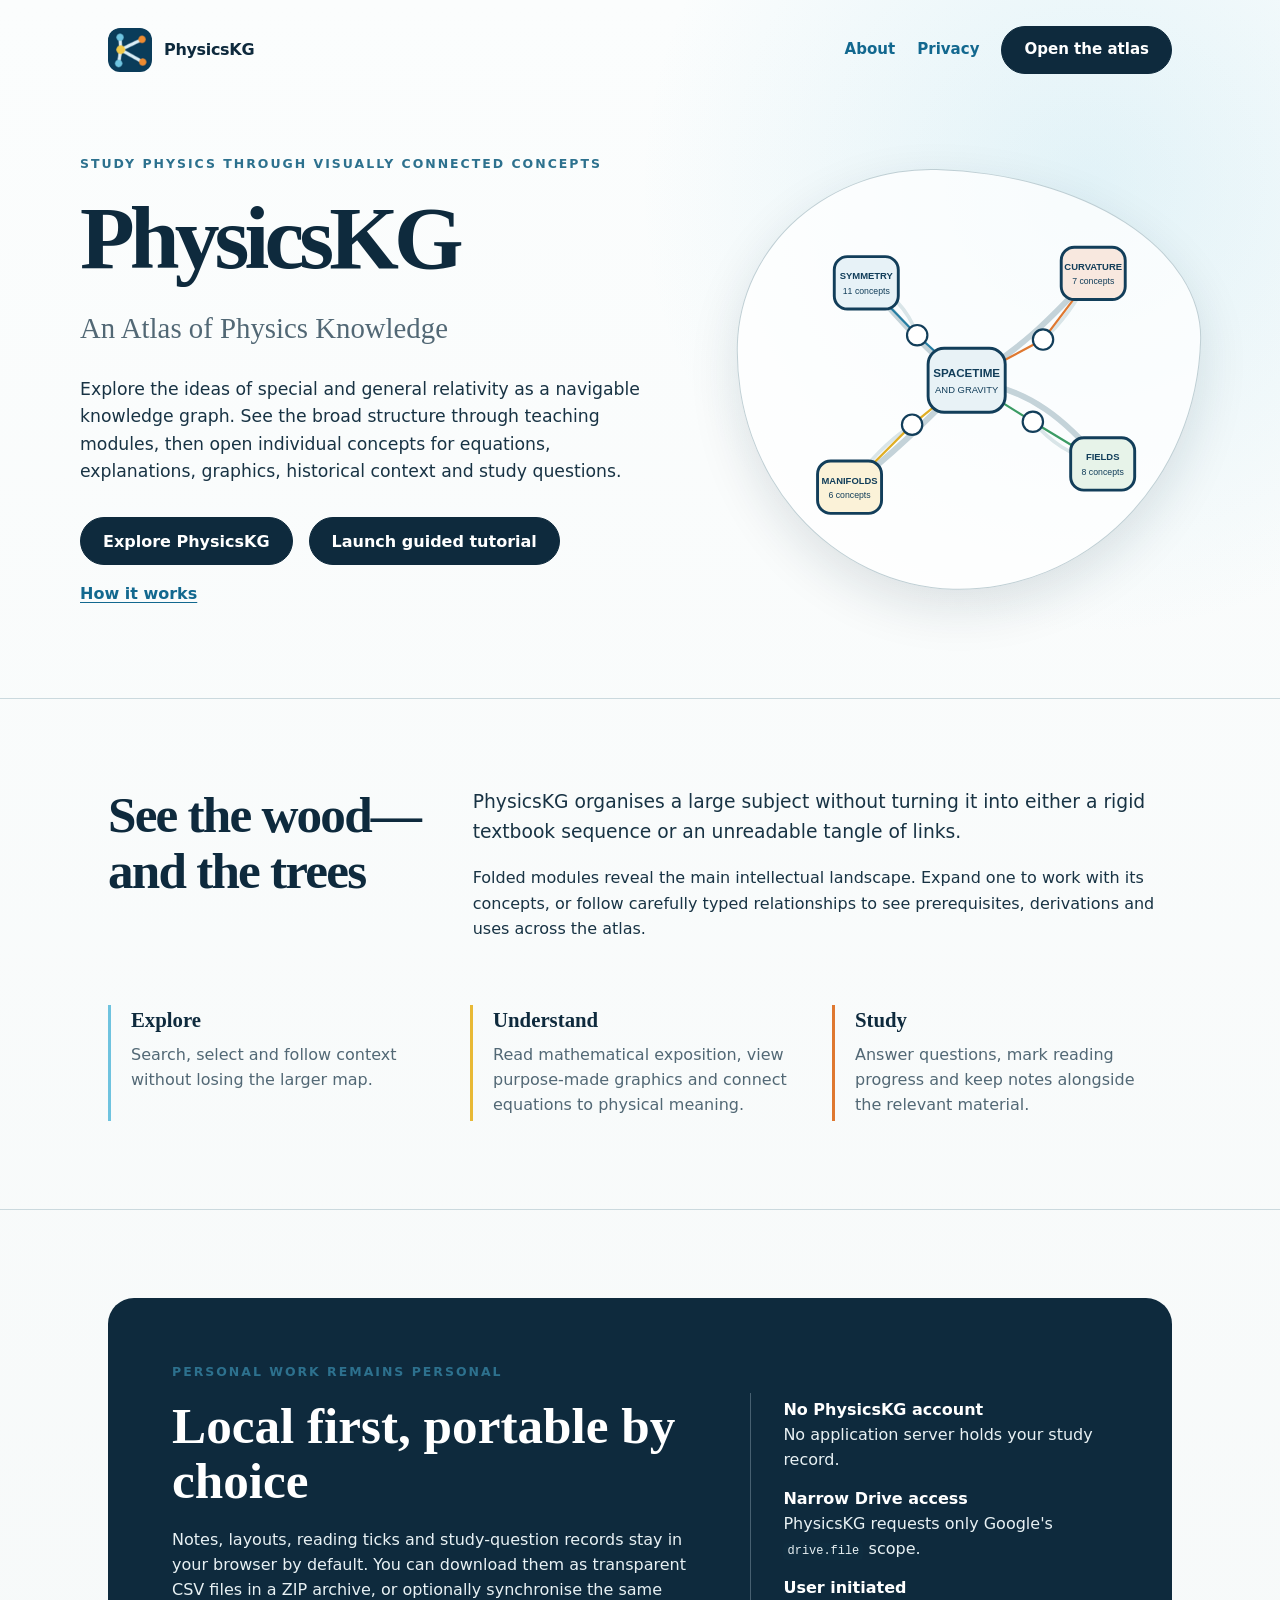
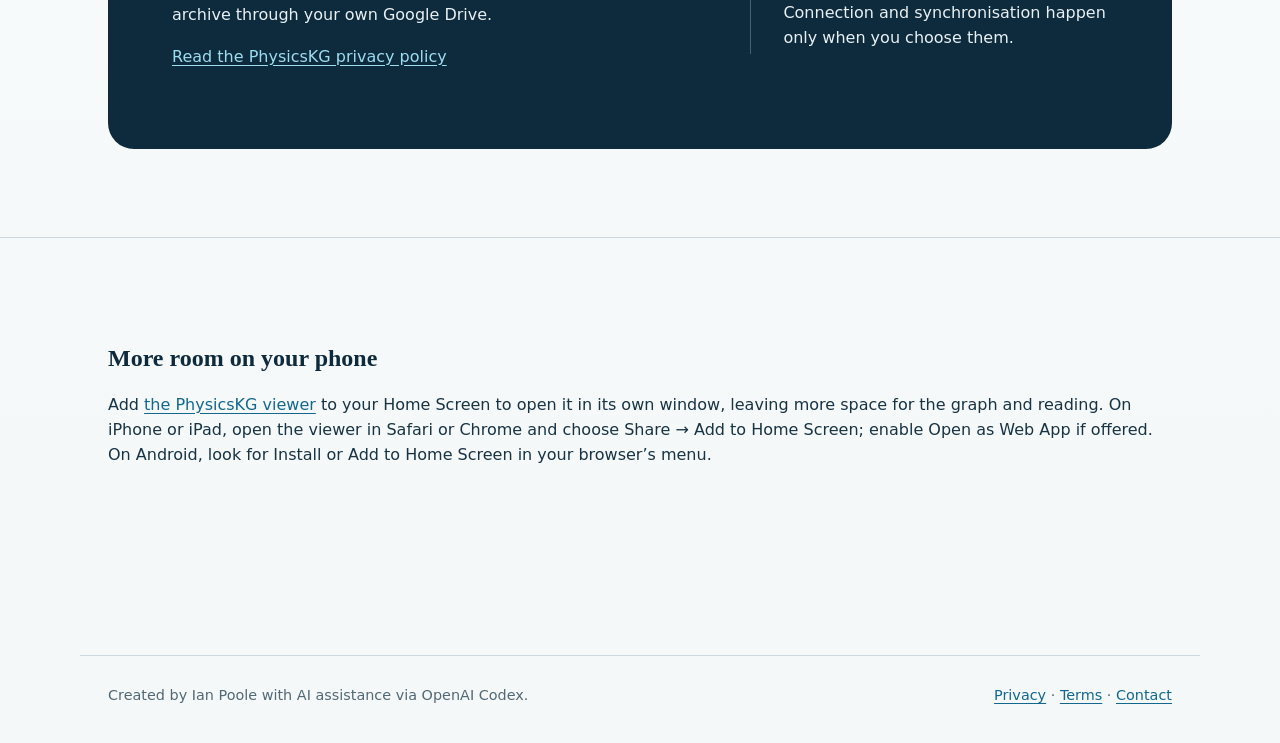
==== website/index.html @ 78631daa "Package exact local site builds with isolated release and preview channels" ====
<!doctype html>
<html lang="en-GB">
<head>
  <meta charset="utf-8">
  <meta name="viewport" content="width=device-width, initial-scale=1">
  <meta name="description" content="PhysicsKG is an interactive atlas for exploring and studying the connected ideas of physics.">
  <title>PhysicsKG — An Atlas of Physics Knowledge</title>
  <link rel="canonical" href="https://physicskg.org/">
  <link rel="icon" type="image/png" sizes="32x32" href="favicon-32.png?v=1">
  <link rel="icon" type="image/svg+xml" sizes="any" href="favicon.svg?v=1">
  <link rel="apple-touch-icon" sizes="180x180" href="apple-touch-icon.png?v=1">
  <link rel="stylesheet" href="site.css">
</head>
<body>
  <header class="site-header site-shell">
    <a class="brand" href="index.html" aria-label="PhysicsKG home">
      <img src="physicskg-logo-120.png" alt="">
      <span>PhysicsKG</span>
    </a>
    <nav class="site-nav" aria-label="Primary navigation">
      <a href="#about">About</a>
      <a href="privacy.html">Privacy</a>
      <a class="button" href="output/PhysicsKG.html">Open the atlas</a>
    </nav>
  </header>

  <main>
    <section class="hero site-shell" aria-labelledby="hero-title">
      <div>
        <p class="eyebrow">Study physics through visually connected concepts</p>
        <h1 id="hero-title">PhysicsKG</h1>
        <p class="hero-tagline">An Atlas of Physics Knowledge</p>
        <p class="hero-copy">
          Explore the ideas of special and general relativity as a navigable
          knowledge graph. See the broad structure through teaching modules,
          then open individual concepts for equations, explanations, graphics,
          historical context and study questions.
        </p>
        <div class="hero-actions">
          <a class="button" href="output/PhysicsKG.html">Explore PhysicsKG</a>
          <a class="button" href="output/PhysicsKG.html?tutorial=using-physicskg">Launch guided tutorial</a>
          <a class="text-link" href="#about">How it works</a>
        </div>
      </div>

      <figure class="atlas-figure" aria-label="A stylised network of connected physics concepts">
        <svg viewBox="0 0 520 460" role="img" aria-labelledby="atlas-title atlas-description">
          <title id="atlas-title">PhysicsKG knowledge map</title>
          <desc id="atlas-description">Connected modules and concepts arranged as a branching knowledge graph.</desc>
          <g fill="none" stroke-linecap="round">
            <path d="M258 230 C205 195 169 148 120 96 M258 230 C337 187 383 134 432 83 M258 230 C345 240 397 287 445 345 M258 230 C207 281 159 330 97 377" stroke="#c4d3d9" stroke-width="8"/>
            <path d="M120 96 C158 109 178 135 190 168 M432 83 C407 124 388 153 363 174 M445 345 C400 334 372 313 349 287 M97 377 C126 337 153 311 183 291" stroke="#d9e5e8" stroke-width="5"/>
            <path d="M258 230 L190 168 L120 96" stroke="#247da2" stroke-width="3"/>
            <path d="M258 230 L363 174 L432 83" stroke="#df7830" stroke-width="3"/>
            <path d="M258 230 L349 287 L445 345" stroke="#3b9b64" stroke-width="3"/>
            <path d="M258 230 L183 291 L97 377" stroke="#e0ae25" stroke-width="3"/>
          </g>
          <g stroke="#123e5a" stroke-width="4">
            <rect x="205" y="186" width="106" height="88" rx="22" fill="#e8f2f6"/>
            <rect x="76" y="60" width="88" height="72" rx="18" fill="#e7f2f7"/>
            <rect x="388" y="47" width="88" height="72" rx="18" fill="#f8e8df"/>
            <rect x="401" y="309" width="88" height="72" rx="18" fill="#e7f3e9"/>
            <rect x="53" y="341" width="88" height="72" rx="18" fill="#fbf2d8"/>
          </g>
          <g fill="#123e5a" font-family="Arial, sans-serif" text-anchor="middle">
            <text x="258" y="225" font-size="16" font-weight="700">SPACETIME</text>
            <text x="258" y="247" font-size="13">AND GRAVITY</text>
            <text x="120" y="91" font-size="13" font-weight="700">SYMMETRY</text>
            <text x="120" y="111" font-size="12">11 concepts</text>
            <text x="432" y="78" font-size="13" font-weight="700">CURVATURE</text>
            <text x="432" y="98" font-size="12">7 concepts</text>
            <text x="445" y="340" font-size="13" font-weight="700">FIELDS</text>
            <text x="445" y="360" font-size="12">8 concepts</text>
            <text x="97" y="372" font-size="13" font-weight="700">MANIFOLDS</text>
            <text x="97" y="392" font-size="12">6 concepts</text>
          </g>
          <g fill="#ffffff" stroke="#123e5a" stroke-width="3">
            <circle cx="190" cy="168" r="14"/>
            <circle cx="363" cy="174" r="14"/>
            <circle cx="349" cy="287" r="14"/>
            <circle cx="183" cy="291" r="14"/>
          </g>
        </svg>
      </figure>
    </section>

    <section id="about" class="content-band">
      <div class="site-shell">
        <div class="section-intro">
          <h2>See the wood—and the trees</h2>
          <div>
            <p>
              PhysicsKG organises a large subject without turning it into either
              a rigid textbook sequence or an unreadable tangle of links.
            </p>
            <p>
              Folded modules reveal the main intellectual landscape. Expand one
              to work with its concepts, or follow carefully typed relationships
              to see prerequisites, derivations and uses across the atlas.
            </p>
          </div>
        </div>
        <div class="feature-list">
          <article class="feature">
            <h3>Explore</h3>
            <p>Search, select and follow context without losing the larger map.</p>
          </article>
          <article class="feature">
            <h3>Understand</h3>
            <p>Read mathematical exposition, view purpose-made graphics and connect equations to physical meaning.</p>
          </article>
          <article class="feature">
            <h3>Study</h3>
            <p>Answer questions, mark reading progress and keep notes alongside the relevant material.</p>
          </article>
        </div>
      </div>
    </section>

    <section class="content-band">
      <div class="site-shell">
        <div class="data-panel">
          <div>
            <p class="eyebrow">Personal work remains personal</p>
            <h2>Local first, portable by choice</h2>
            <p>
              Notes, layouts, reading ticks and study-question records stay in
              your browser by default. You can download them as transparent CSV
              files in a ZIP archive, or optionally synchronise the same archive
              through your own Google Drive.
            </p>
            <p><a href="privacy.html">Read the PhysicsKG privacy policy</a></p>
          </div>
          <ul class="data-facts">
            <li><strong>No PhysicsKG account</strong><br>No application server holds your study record.</li>
            <li><strong>Narrow Drive access</strong><br>PhysicsKG requests only Google's <code>drive.file</code> scope.</li>
            <li><strong>User initiated</strong><br>Connection and synchronisation happen only when you choose them.</li>
          </ul>
        </div>
      </div>
    </section>
    <section class="content-band" aria-labelledby="home-screen-tip">
      <div class="site-shell">
        <h2 id="home-screen-tip">More room on your phone</h2>
        <p>
          Add <a href="output/PhysicsKG.html">the PhysicsKG viewer</a> to your Home Screen
          to open it in its own window, leaving more space for the graph and reading.
          On iPhone or iPad, open the viewer in Safari or Chrome and choose Share → Add to Home Screen;
          enable Open as Web App if offered. On Android, look for Install or Add to Home Screen
          in your browser’s menu.
        </p>
      </div>
    </section>
  </main>

  <footer class="site-footer site-shell">
    <span>Created by Ian Poole with AI assistance via OpenAI Codex.</span>
    <span><a href="privacy.html">Privacy</a> · <a href="terms.html">Terms</a> · <a href="https://www.linkedin.com/in/ipoole/">Contact</a></span>
  </footer>
</body>
</html>
---- website/site.css ----
:root {
  --ink: #183344;
  --ink-deep: #0e2a3d;
  --muted: #526875;
  --paper: #f5f8f8;
  --surface: #ffffff;
  --line: #cbd9de;
  --blue: #247da2;
  --cyan: #6fc3df;
  --gold: #e8b936;
  --orange: #df7830;
  --shadow: 0 18px 50px rgba(14, 42, 61, 0.12);
}

* {
  box-sizing: border-box;
}

html {
  color-scheme: light;
  scroll-behavior: smooth;
}

body {
  background:
    radial-gradient(circle at 85% 8%, rgba(111, 195, 223, 0.18), transparent 28rem),
    linear-gradient(180deg, #fbfdfd 0%, var(--paper) 100%);
  color: var(--ink);
  font-family: Inter, ui-sans-serif, system-ui, -apple-system, BlinkMacSystemFont, "Segoe UI", sans-serif;
  line-height: 1.58;
  margin: 0;
  min-height: 100vh;
}

a {
  color: #12688f;
  text-underline-offset: 0.2em;
}

a:hover,
a:focus-visible {
  color: #084866;
}

.site-shell {
  margin: 0 auto;
  max-width: 1120px;
  padding: 0 28px;
}

.site-header {
  align-items: center;
  display: flex;
  justify-content: space-between;
  padding-bottom: 26px;
  padding-top: 26px;
}

.brand {
  align-items: center;
  color: var(--ink-deep);
  display: inline-flex;
  font-weight: 760;
  gap: 12px;
  letter-spacing: -0.02em;
  text-decoration: none;
}

.brand img {
  border-radius: 12px;
  height: 44px;
  width: 44px;
}

.site-nav {
  align-items: center;
  display: flex;
  gap: 22px;
}

.site-nav a {
  font-size: 0.94rem;
  font-weight: 650;
  text-decoration: none;
}

.hero {
  align-items: center;
  display: grid;
  gap: clamp(36px, 7vw, 92px);
  grid-template-columns: minmax(0, 1.1fr) minmax(300px, 0.9fr);
  min-height: 580px;
  padding: 54px 0 92px;
}

.eyebrow {
  color: #2d718e;
  font-size: 0.78rem;
  font-weight: 800;
  letter-spacing: 0.16em;
  margin: 0 0 16px;
  text-transform: uppercase;
}

h1,
h2,
h3 {
  color: var(--ink-deep);
  font-family: Georgia, "Times New Roman", serif;
  font-weight: 600;
  line-height: 1.08;
}

h1 {
  font-size: clamp(3rem, 7vw, 5.8rem);
  letter-spacing: -0.055em;
  margin: 0;
  max-width: 8ch;
}

.hero-tagline {
  color: var(--muted);
  font-family: Georgia, "Times New Roman", serif;
  font-size: clamp(1.35rem, 2.3vw, 1.8rem);
  margin: 20px 0 0;
}

.hero-copy {
  font-size: 1.08rem;
  margin: 24px 0 0;
  max-width: 590px;
}

.hero-actions {
  align-items: center;
  display: flex;
  flex-wrap: wrap;
  gap: 16px;
  margin-top: 32px;
}

.button {
  align-items: center;
  background: var(--ink-deep);
  border: 1px solid var(--ink-deep);
  border-radius: 999px;
  color: white;
  display: inline-flex;
  font-weight: 760;
  justify-content: center;
  min-height: 48px;
  padding: 10px 22px;
  text-decoration: none;
}

.button:hover,
.button:focus-visible {
  background: #174763;
  color: white;
}

.text-link {
  font-weight: 700;
}

.atlas-figure {
  background: rgba(255, 255, 255, 0.75);
  border: 1px solid rgba(158, 181, 190, 0.65);
  border-radius: 42% 58% 52% 48% / 43% 39% 61% 57%;
  box-shadow: var(--shadow);
  margin: 0;
  padding: 9%;
  transform: rotate(1.5deg);
}

.atlas-figure svg {
  display: block;
  height: auto;
  transform: rotate(-1.5deg);
  width: 100%;
}

.content-band {
  border-top: 1px solid var(--line);
  padding: 88px 0;
}

.section-intro {
  display: grid;
  gap: 28px;
  grid-template-columns: minmax(220px, 0.65fr) minmax(0, 1.35fr);
}

.section-intro h2,
.privacy-page h1 {
  font-size: clamp(2.2rem, 4vw, 3.5rem);
  letter-spacing: -0.035em;
  margin: 0;
}

.section-intro > div > p:first-child {
  font-size: 1.17rem;
  margin-top: 0;
}

.feature-list {
  display: grid;
  gap: 22px;
  grid-template-columns: repeat(3, minmax(0, 1fr));
  margin-top: 48px;
}

.feature {
  border-left: 3px solid var(--cyan);
  padding: 4px 10px 4px 20px;
}

.feature:nth-child(2) {
  border-color: var(--gold);
}

.feature:nth-child(3) {
  border-color: var(--orange);
}

.feature h3 {
  font-size: 1.3rem;
  margin: 0 0 10px;
}

.feature p {
  color: var(--muted);
  margin: 0;
}

.data-panel {
  align-items: center;
  background: var(--ink-deep);
  border-radius: 26px;
  color: #e8f1f4;
  display: grid;
  gap: 42px;
  grid-template-columns: minmax(0, 1.2fr) minmax(250px, 0.8fr);
  padding: clamp(28px, 6vw, 64px);
}

.data-panel h2 {
  color: white;
  font-size: clamp(2rem, 4vw, 3.2rem);
  margin: 0 0 18px;
}

.data-panel a {
  color: #9edcf0;
}

.data-facts {
  border-left: 1px solid rgba(217, 237, 247, 0.28);
  list-style: none;
  margin: 0;
  padding: 4px 0 4px 32px;
}

.data-facts li + li {
  margin-top: 13px;
}

.data-facts strong {
  color: white;
}

.site-footer {
  align-items: center;
  border-top: 1px solid var(--line);
  color: var(--muted);
  display: flex;
  font-size: 0.9rem;
  justify-content: space-between;
  margin-top: 84px;
  padding-bottom: 36px;
  padding-top: 28px;
}

.privacy-page {
  max-width: 850px;
  padding-bottom: 80px;
  padding-top: 52px;
}

.privacy-page .effective-date {
  color: var(--muted);
  margin: 14px 0 38px;
}

.privacy-summary {
  background: #eaf3f6;
  border-left: 4px solid var(--blue);
  border-radius: 0 14px 14px 0;
  font-size: 1.08rem;
  margin: 0 0 44px;
  padding: 20px 24px;
}

.privacy-page h2 {
  font-size: 1.75rem;
  margin: 46px 0 14px;
}

.privacy-page h3 {
  font-family: inherit;
  font-size: 1.03rem;
  font-weight: 800;
  line-height: 1.35;
  margin: 26px 0 6px;
}

.privacy-page li + li {
  margin-top: 8px;
}

code {
  background: rgba(18, 62, 90, 0.08);
  border-radius: 4px;
  font-size: 0.92em;
  padding: 0.12em 0.35em;
}

@media (max-width: 760px) {
  .site-shell {
    padding: 0 20px;
  }

  .site-header {
    align-items: flex-start;
  }

  .site-nav {
    gap: 14px;
  }

  .site-nav a:not(.button) {
    display: none;
  }

  .site-nav .button {
    min-height: 40px;
    padding: 7px 14px;
  }

  .hero {
    grid-template-columns: 1fr;
    padding: 36px 0 68px;
  }

  .atlas-figure {
    margin: 0 auto;
    max-width: 430px;
    order: -1;
  }

  h1 {
    font-size: clamp(3rem, 17vw, 4.5rem);
  }

  .section-intro,
  .feature-list,
  .data-panel {
    grid-template-columns: 1fr;
  }

  .content-band {
    padding: 64px 0;
  }

  .data-facts {
    border-left: 0;
    border-top: 1px solid rgba(217, 237, 247, 0.28);
    padding: 28px 0 0;
  }

  .site-footer {
    align-items: flex-start;
    flex-direction: column;
    gap: 10px;
  }
}
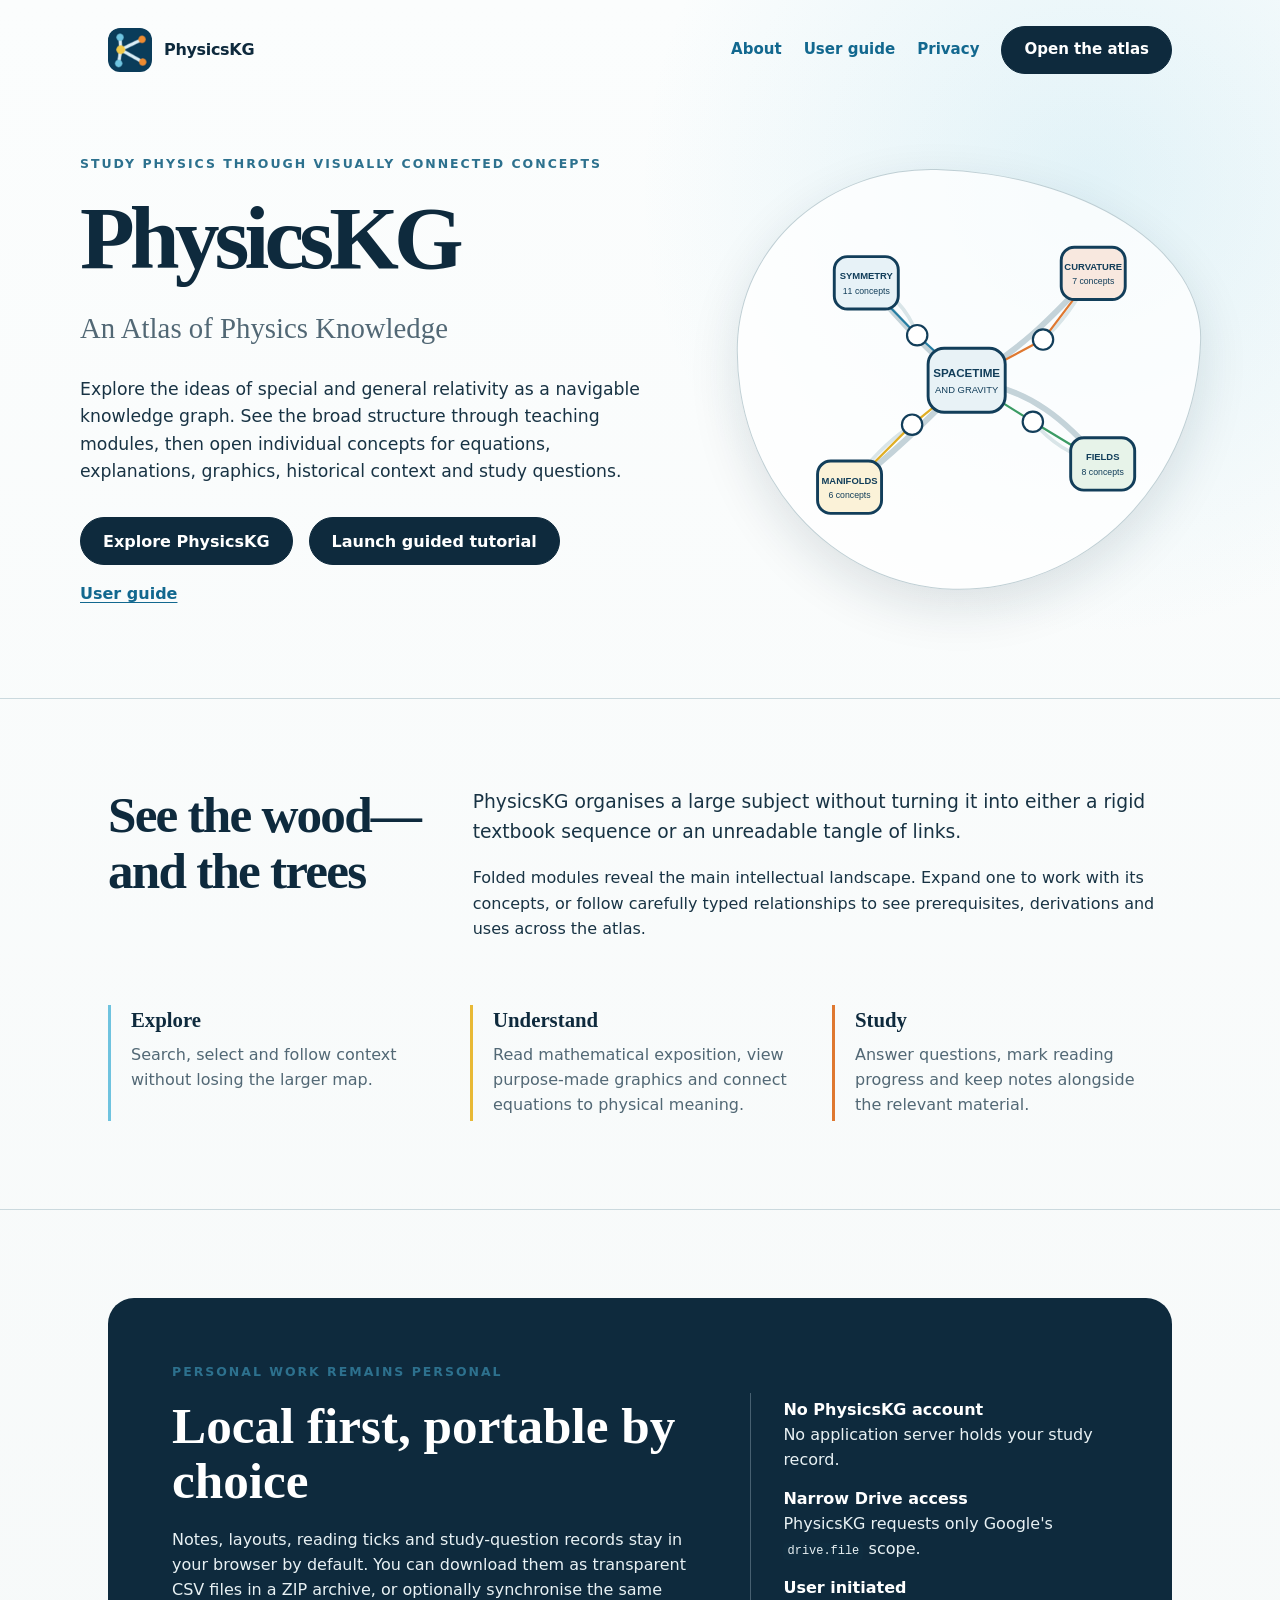
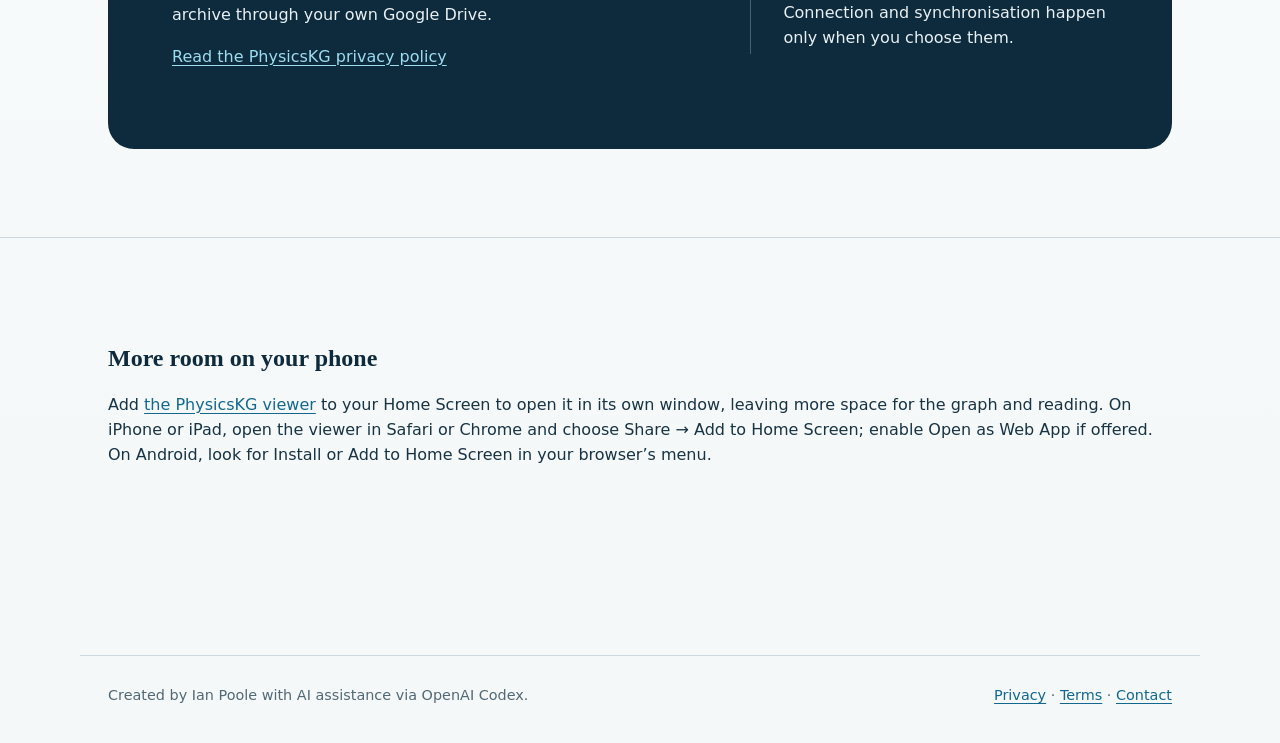
==== commit 6f2a8548: "Add illustrated website user guide and hosted guide previews Replace the Markdown draft with a maint" ====
--- a/website/index.html
+++ b/website/index.html
@@ -19,6 +19,7 @@
     </a>
     <nav class="site-nav" aria-label="Primary navigation">
       <a href="#about">About</a>
+      <a href="user-guide.html">User guide</a>
       <a href="privacy.html">Privacy</a>
       <a class="button" href="output/PhysicsKG.html">Open the atlas</a>
     </nav>
@@ -39,7 +40,7 @@
         <div class="hero-actions">
           <a class="button" href="output/PhysicsKG.html">Explore PhysicsKG</a>
           <a class="button" href="output/PhysicsKG.html?tutorial=using-physicskg">Launch guided tutorial</a>
-          <a class="text-link" href="#about">How it works</a>
+          <a class="text-link" href="user-guide.html">User guide</a>
         </div>
       </div>
 
--- a/website/site.css
+++ b/website/site.css
@@ -384,3 +384,64 @@
     gap: 10px;
   }
 }
+
+/* The guide is a reading page; screenshot links expose the full-size images. */
+.guide-page {
+  font-size: 1.08rem;
+  max-width: 1040px;
+  padding-bottom: 64px;
+  padding-top: 36px;
+}
+
+.guide-page h1 {
+  font-size: clamp(2.4rem, 6vw, 3.8rem);
+  margin-bottom: 32px;
+  max-width: none;
+}
+
+.guide-page h2 {
+  font-size: clamp(1.65rem, 3vw, 2.2rem);
+  line-height: 1.2;
+  margin: 52px 0 18px;
+  scroll-margin-top: 24px;
+}
+
+.guide-page li + li { margin-top: 8px; }
+
+.guide-contents {
+  background: var(--surface);
+  border: 1px solid var(--line);
+  border-radius: 14px;
+  margin: 32px 0;
+  padding: 20px 24px;
+}
+
+.guide-contents h2 { font-family: inherit; font-size: 1.1rem; font-weight: 700; line-height: 1.4; margin: 0 0 12px; }
+.guide-contents ol { columns: 2; margin: 0; padding-left: 24px; }
+.guide-contents li { break-inside: avoid; }
+
+.guide-page table { border-collapse: collapse; margin: 24px 0; width: 100%; }
+.guide-page th,
+.guide-page td { border-bottom: 1px solid var(--line); padding: 10px 12px; text-align: left; vertical-align: top; }
+.guide-page th { background: #eaf3f6; }
+.guide-page code { overflow-wrap: anywhere; }
+
+.guide-figure {
+  background: var(--surface);
+  border: 1px solid var(--line);
+  border-radius: 12px;
+  margin: 32px 0;
+  overflow: hidden;
+}
+
+.guide-figure > a { display: block; }
+.guide-figure img { display: block; height: auto; width: 100%; }
+.guide-figure figcaption { color: var(--muted); font-size: 0.94rem; padding: 16px 20px; }
+.guide-phone-figure { margin-left: auto; margin-right: auto; max-width: 430px; }
+
+@media (max-width: 600px) {
+  .guide-contents ol { columns: 1; }
+  .guide-page { font-size: 1rem; }
+  .guide-page th,
+  .guide-page td { padding: 8px; }
+}
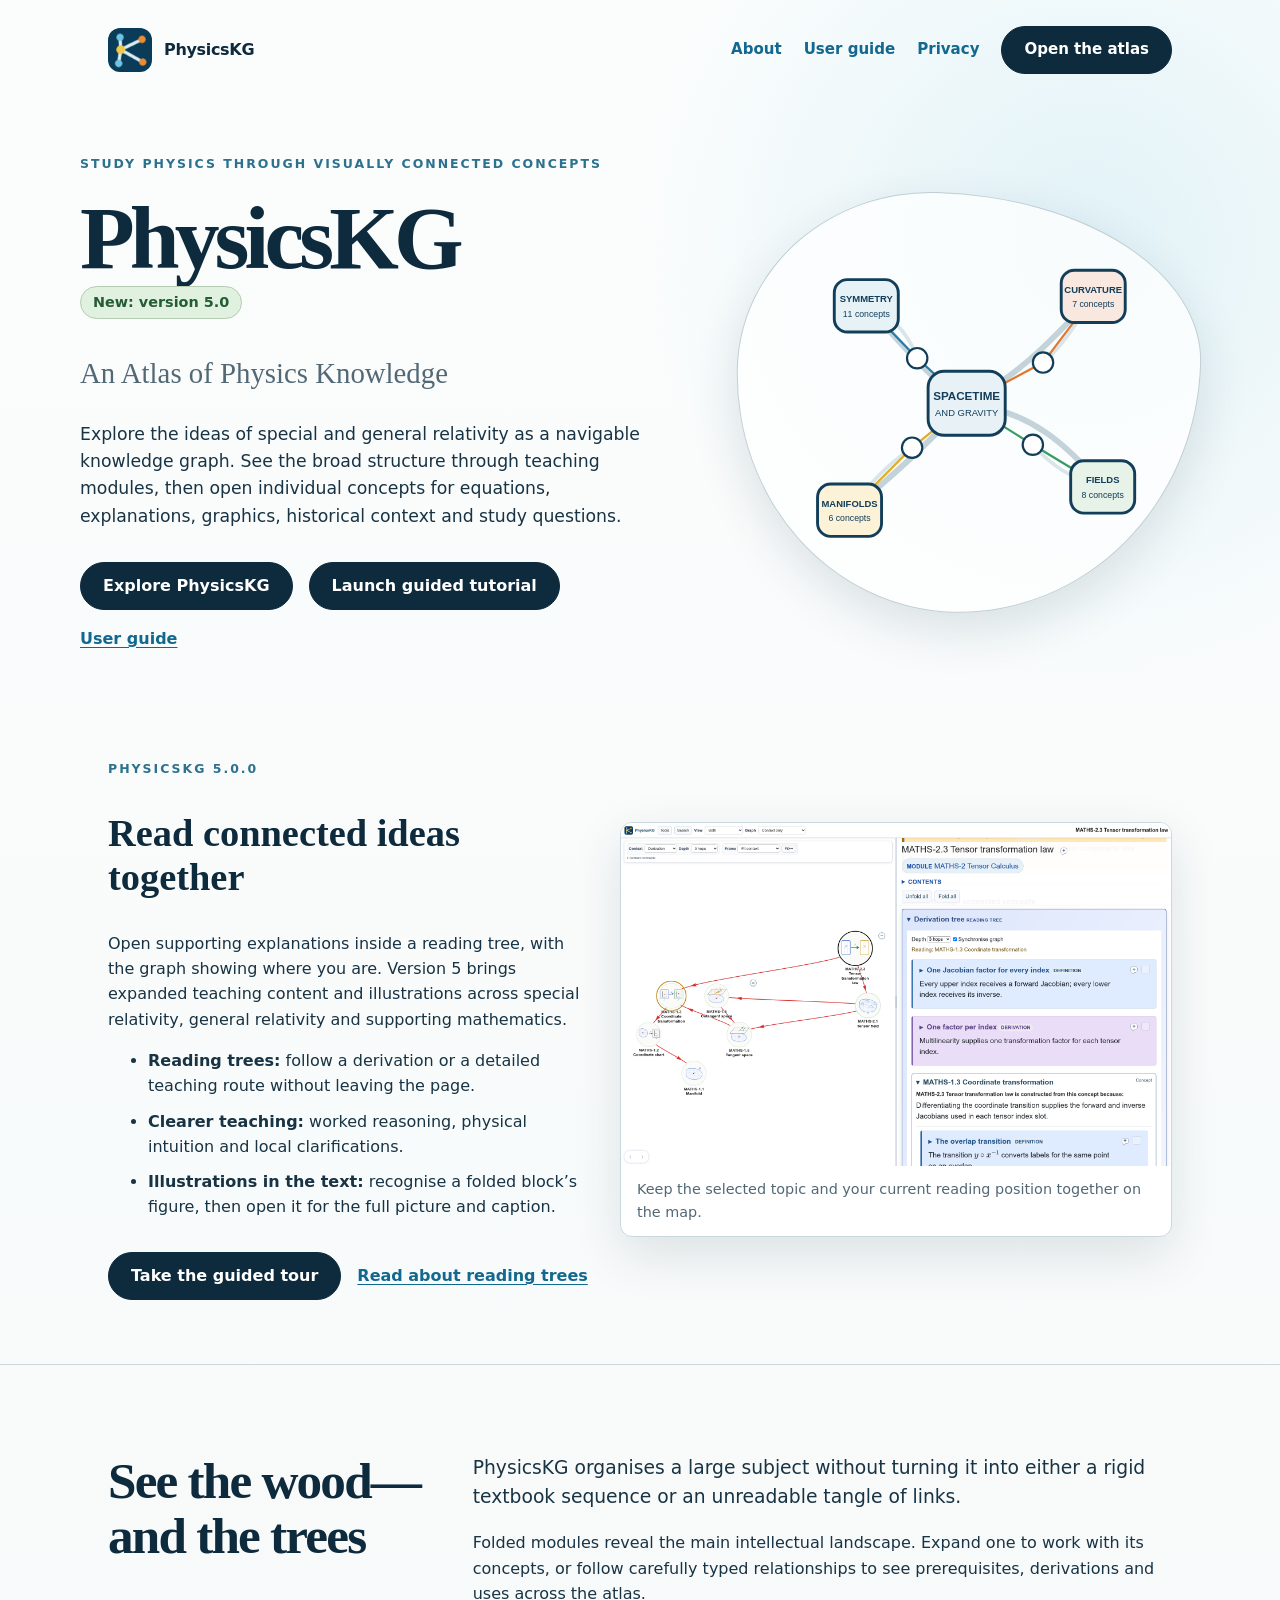
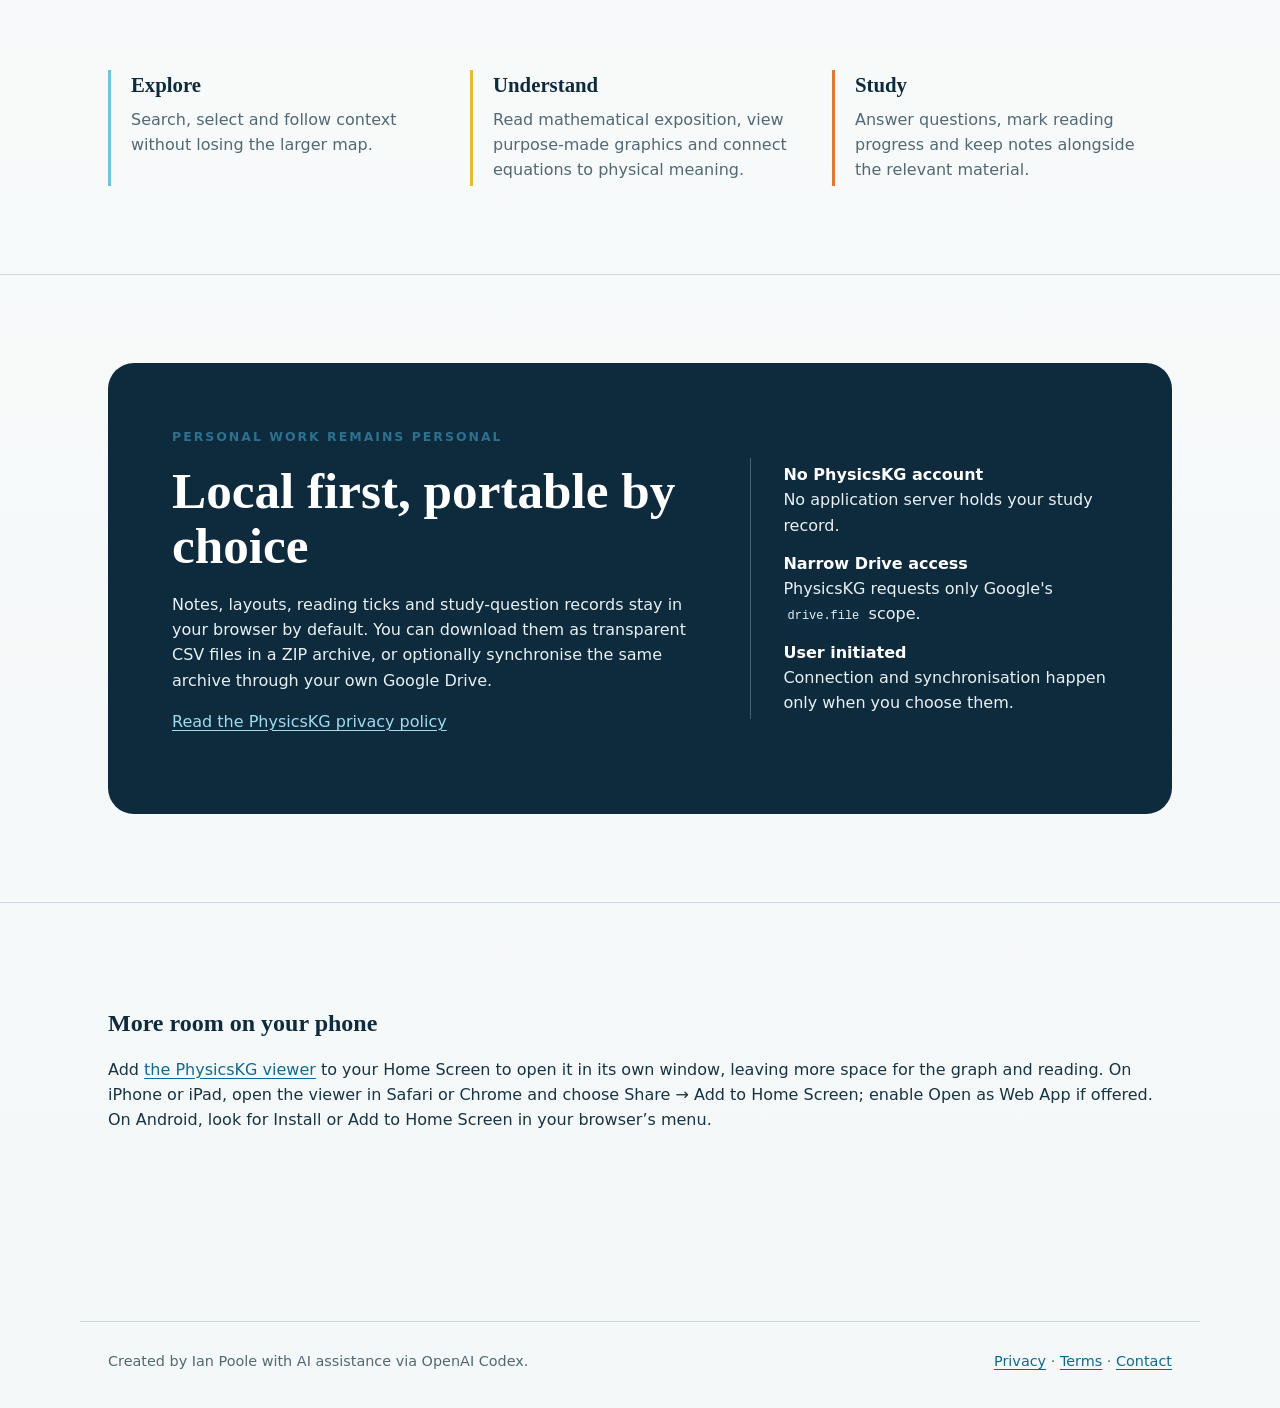
==== commit 420fa243: "Introduce PhysicsKG v5 on the homepage Add a visible version badge, reading-tree screenshot and a co" ====
--- a/website/index.html
+++ b/website/index.html
@@ -30,6 +30,7 @@
       <div>
         <p class="eyebrow">Study physics through visually connected concepts</p>
         <h1 id="hero-title">PhysicsKG</h1>
+        <a class="release-badge" href="#new-in-v5">New: version 5.0</a>
         <p class="hero-tagline">An Atlas of Physics Knowledge</p>
         <p class="hero-copy">
           Explore the ideas of special and general relativity as a navigable
@@ -82,6 +83,29 @@
             <circle cx="183" cy="291" r="14"/>
           </g>
         </svg>
+      </figure>
+    </section>
+
+    <section id="new-in-v5" class="release-highlight site-shell" aria-labelledby="release-title">
+      <div>
+        <p class="eyebrow">PhysicsKG 5.0.0</p>
+        <h2 id="release-title">Read connected ideas together</h2>
+        <p>Open supporting explanations inside a reading tree, with the graph showing where you are. Version 5 brings expanded teaching content and illustrations across special relativity, general relativity and supporting mathematics.</p>
+        <ul>
+          <li><strong>Reading trees:</strong> follow a derivation or a detailed teaching route without leaving the page.</li>
+          <li><strong>Clearer teaching:</strong> worked reasoning, physical intuition and local clarifications.</li>
+          <li><strong>Illustrations in the text:</strong> recognise a folded block’s figure, then open it for the full picture and caption.</li>
+        </ul>
+        <div class="hero-actions">
+          <a class="button" href="output/PhysicsKG.html?tutorial=using-physicskg">Take the guided tour</a>
+          <a class="text-link" href="user-guide.html#reading-trees">Read about reading trees</a>
+        </div>
+      </div>
+      <figure>
+        <a href="user-guide.html#reading-trees">
+          <img src="guide/reading-tree.png" width="1920" height="1200" loading="lazy" decoding="async" alt="A reading tree expands a supporting mathematics concept while the graph marks the reader’s position.">
+        </a>
+        <figcaption>Keep the selected topic and your current reading position together on the map.</figcaption>
       </figure>
     </section>
 
--- a/website/site.css
+++ b/website/site.css
@@ -445,3 +445,24 @@
   .guide-page th,
   .guide-page td { padding: 8px; }
 }
+
+/* The release introduction links to the same illustrated guide as the viewer. */
+.release-badge {
+  display: inline-block; margin: 0 0 12px; padding: 4px 12px;
+  border: 1px solid #b5cbb4; border-radius: 999px;
+  background: #e1f1df; color: #245d35; font-size: .9rem; font-weight: 700;
+  text-decoration: none;
+}
+.release-highlight {
+  display: grid; grid-template-columns: minmax(0, 1fr) minmax(0, 1.15fr);
+  align-items: center; gap: 32px; margin-top: 16px; margin-bottom: 64px;
+  scroll-margin-top: 20px;
+}
+.release-highlight h2 { color: var(--ink-deep); font-size: clamp(1.7rem, 3vw, 2.5rem); line-height: 1.15; }
+.release-highlight li + li { margin-top: 10px; }
+.release-highlight figure { margin: 0; border: 1px solid var(--line); border-radius: 12px; overflow: hidden; background: white; box-shadow: var(--shadow); }
+.release-highlight img { display: block; width: 100%; height: auto; }
+.release-highlight figcaption { padding: 12px 16px; color: var(--muted); font-size: .9rem; }
+@media (max-width: 760px) {
+  .release-highlight { grid-template-columns: minmax(0, 1fr); gap: 20px; }
+}
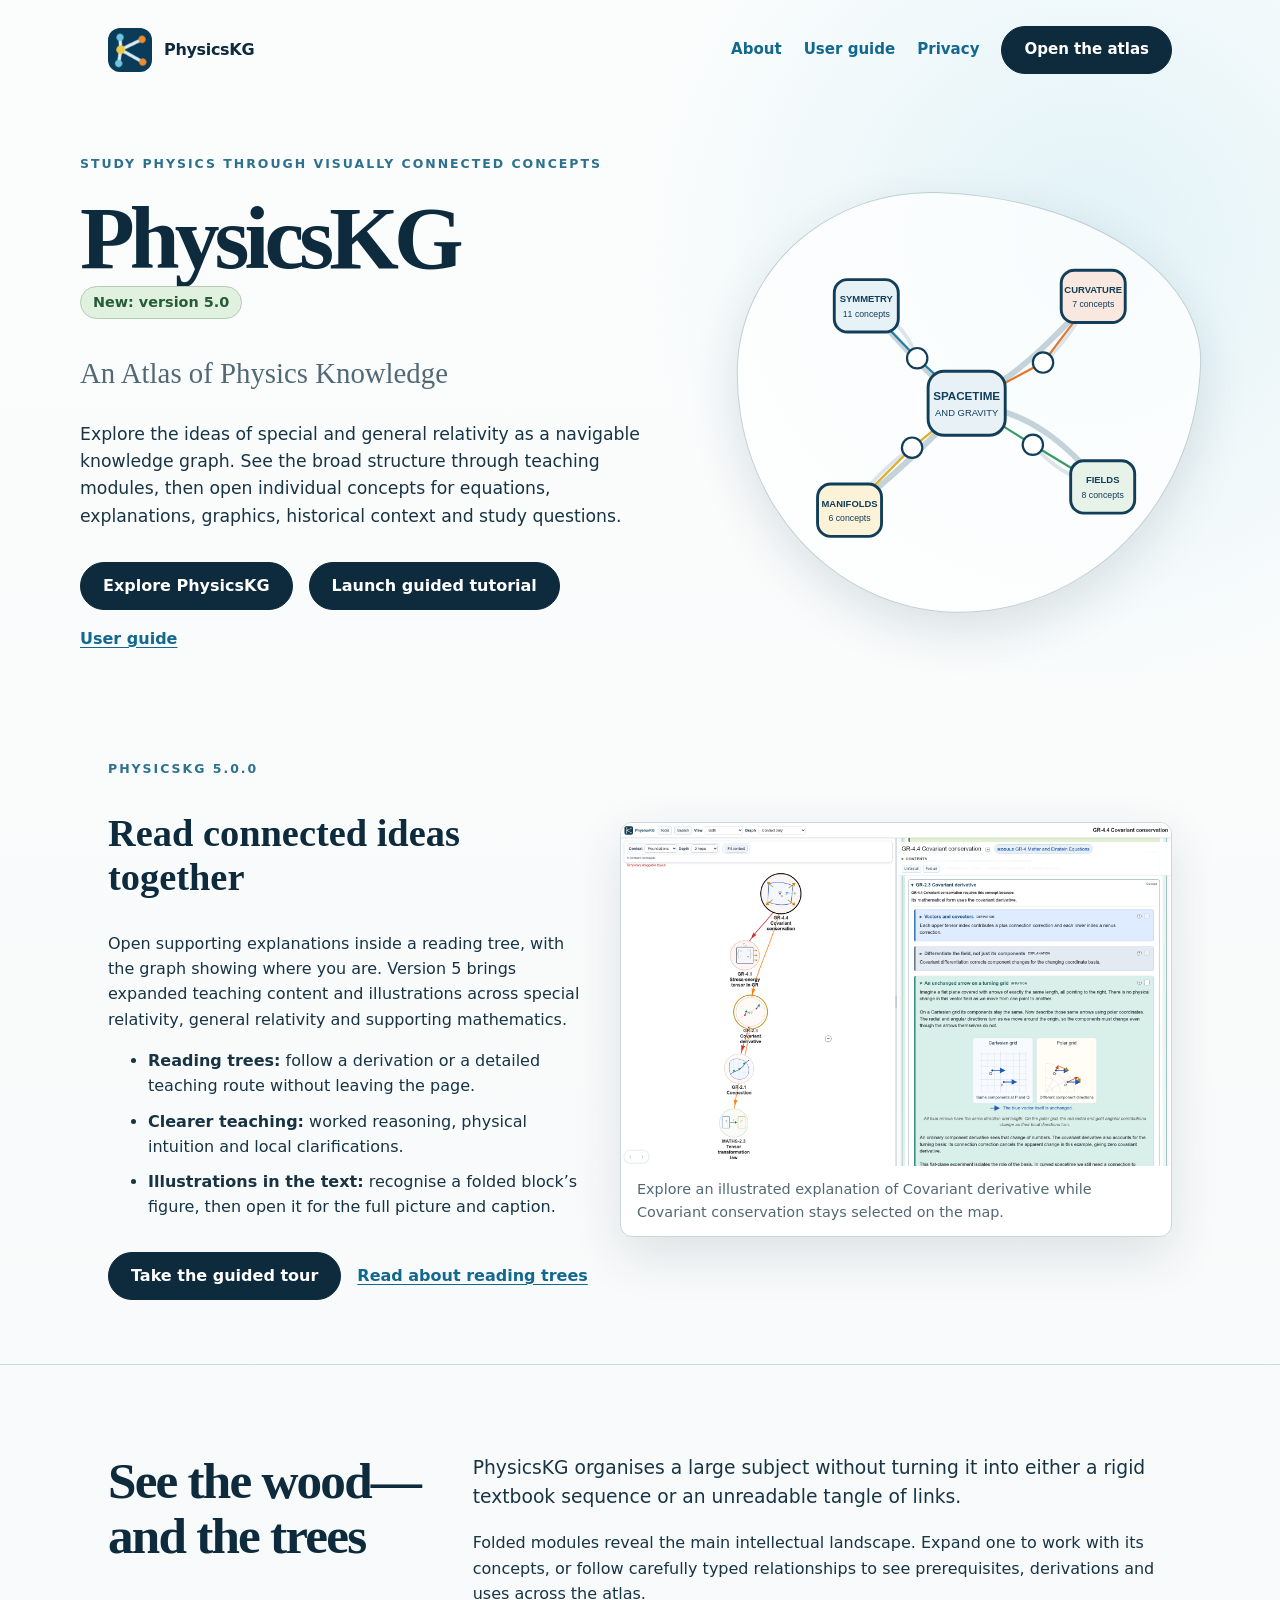
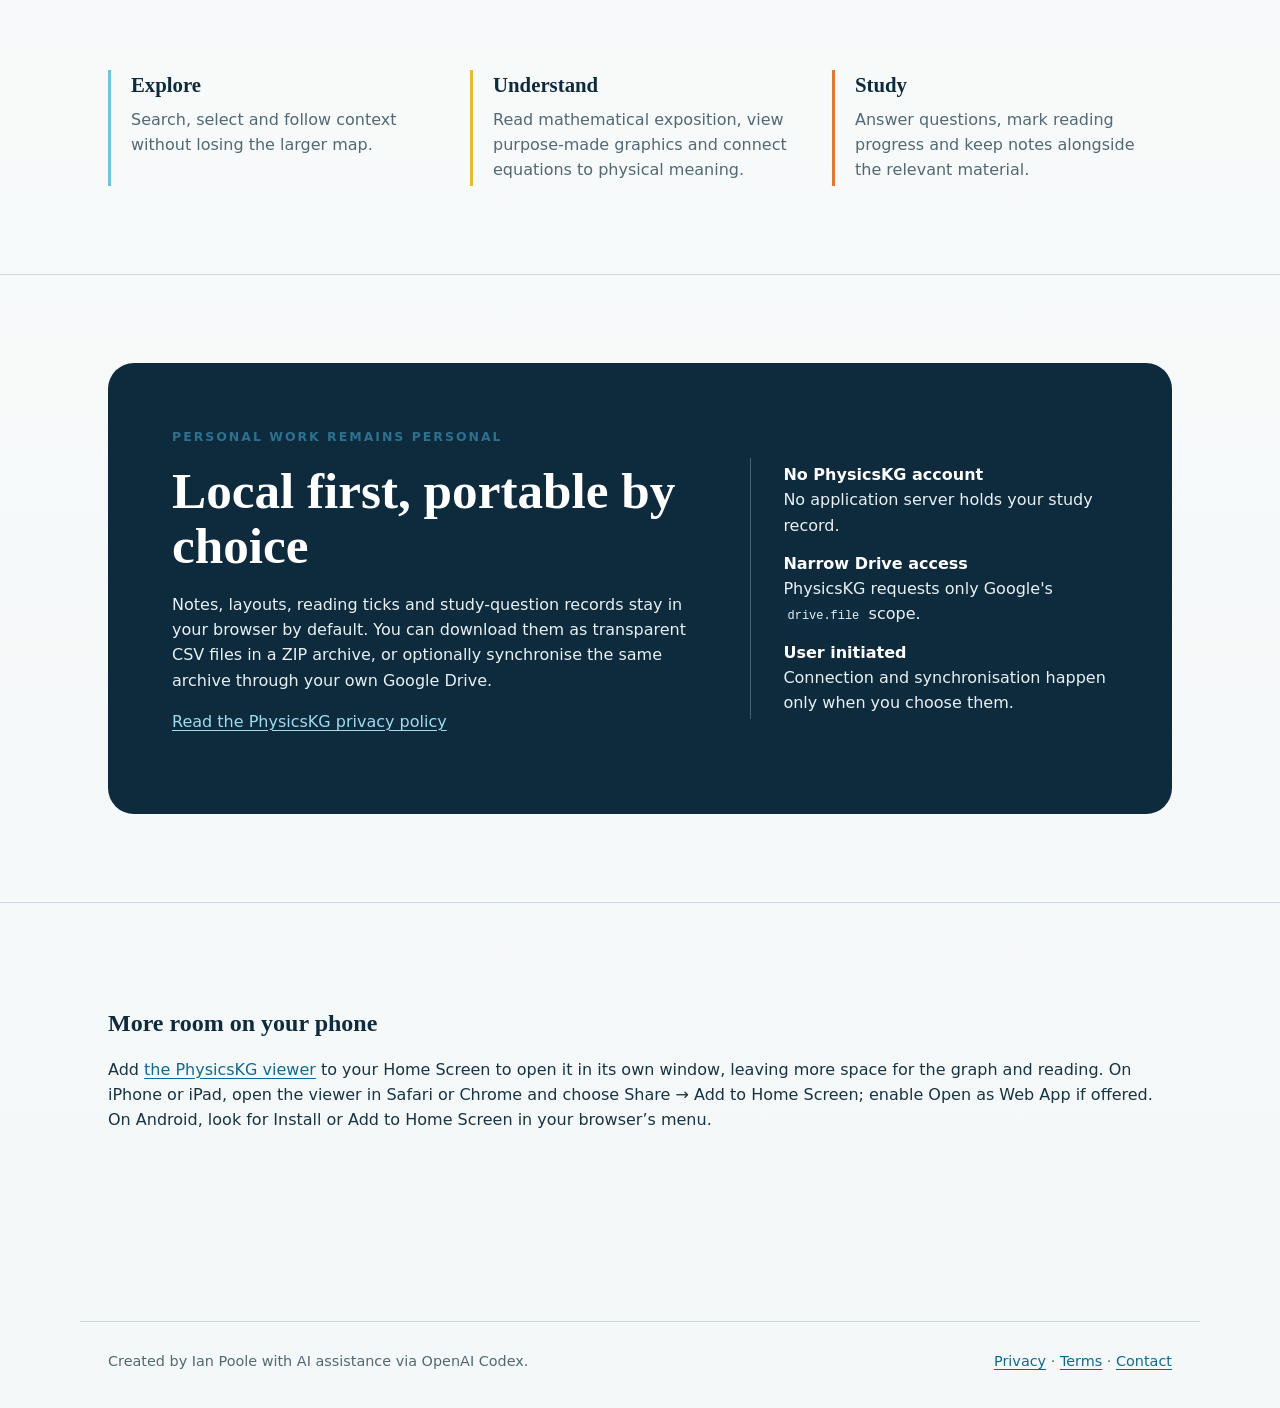
==== commit f08b6a06: "Release PhysicsKG v5.0.0: connected reading trees and richer teaching content Complete the v5 presen" ====
--- a/website/index.html
+++ b/website/index.html
@@ -103,9 +103,9 @@
       </div>
       <figure>
         <a href="user-guide.html#reading-trees">
-          <img src="guide/reading-tree.png" width="1920" height="1200" loading="lazy" decoding="async" alt="A reading tree expands a supporting mathematics concept while the graph marks the reader’s position.">
+          <img src="guide/reading-tree.png" width="1920" height="1200" loading="lazy" decoding="async" alt="Covariant conservation’s Teaching tree opens an illustrated Covariant derivative explanation, with the graph marking the reading position.">
         </a>
-        <figcaption>Keep the selected topic and your current reading position together on the map.</figcaption>
+        <figcaption>Explore an illustrated explanation of Covariant derivative while Covariant conservation stays selected on the map.</figcaption>
       </figure>
     </section>
 
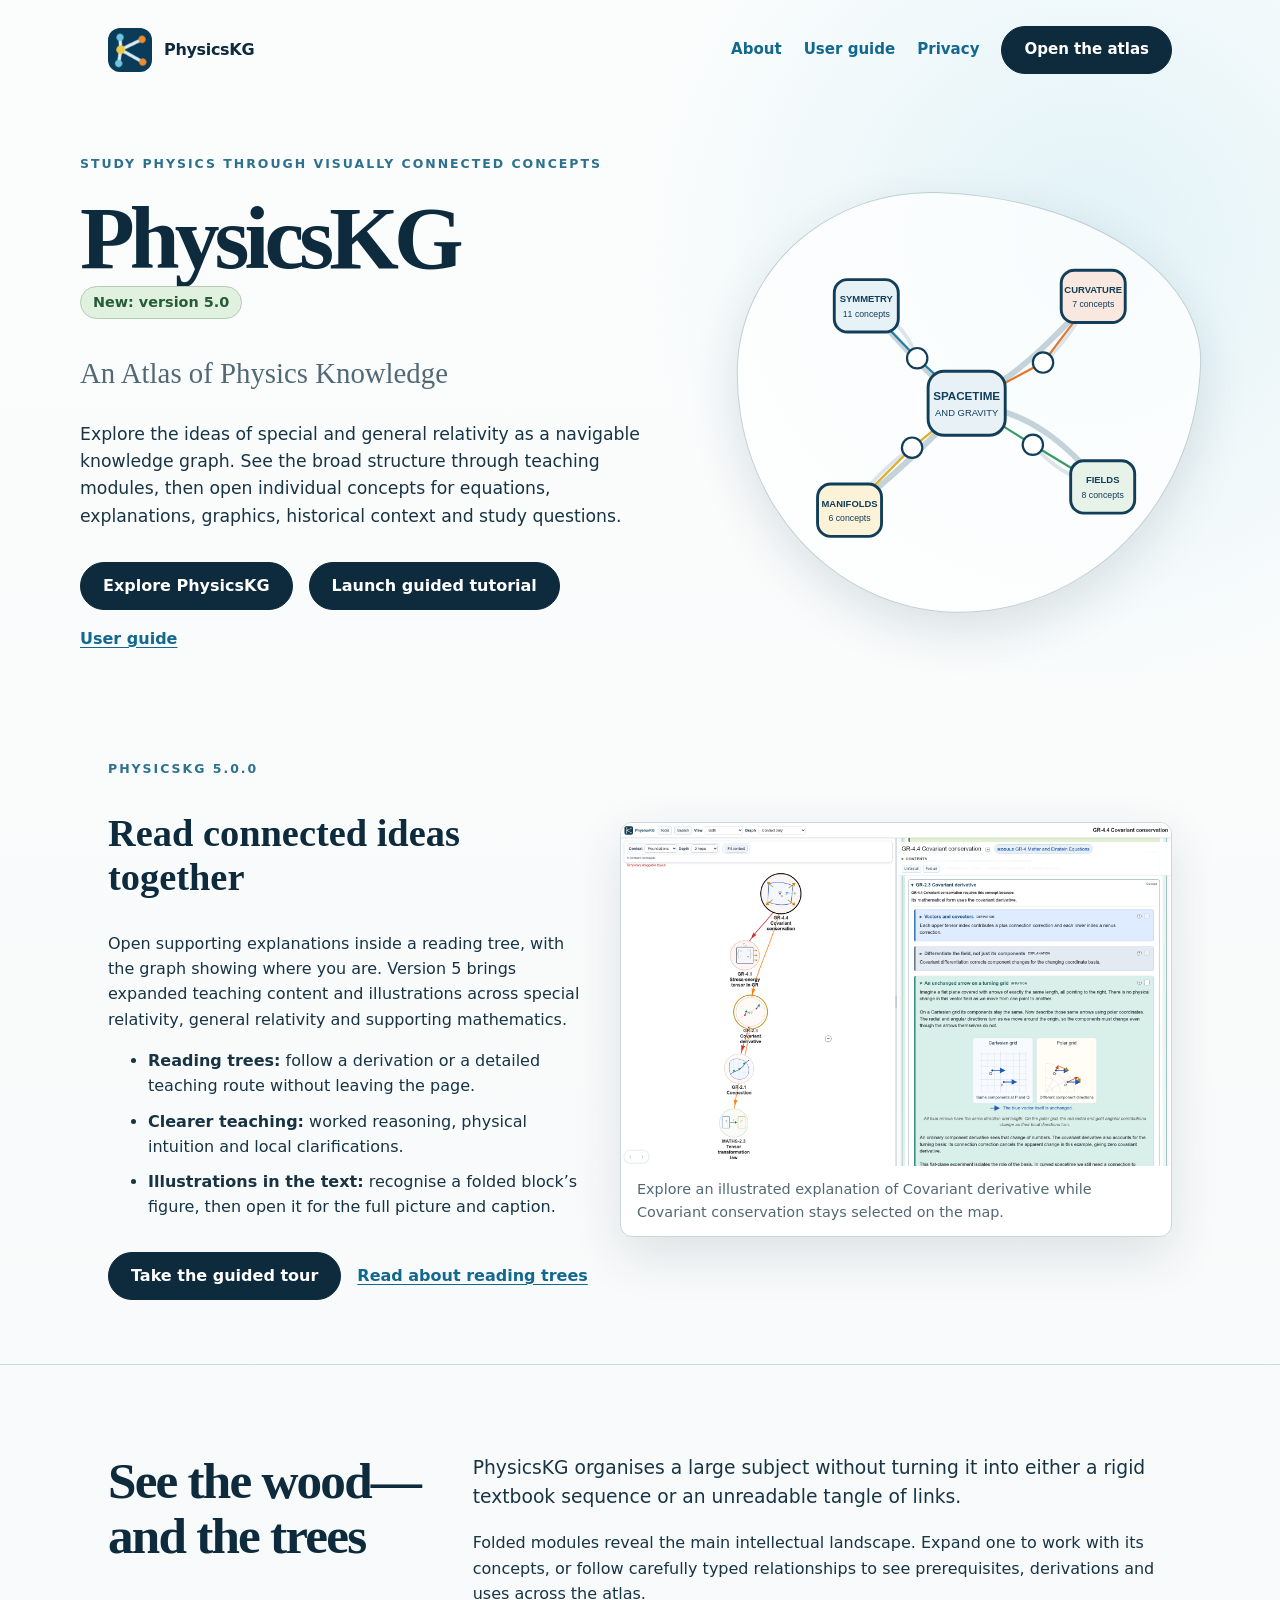
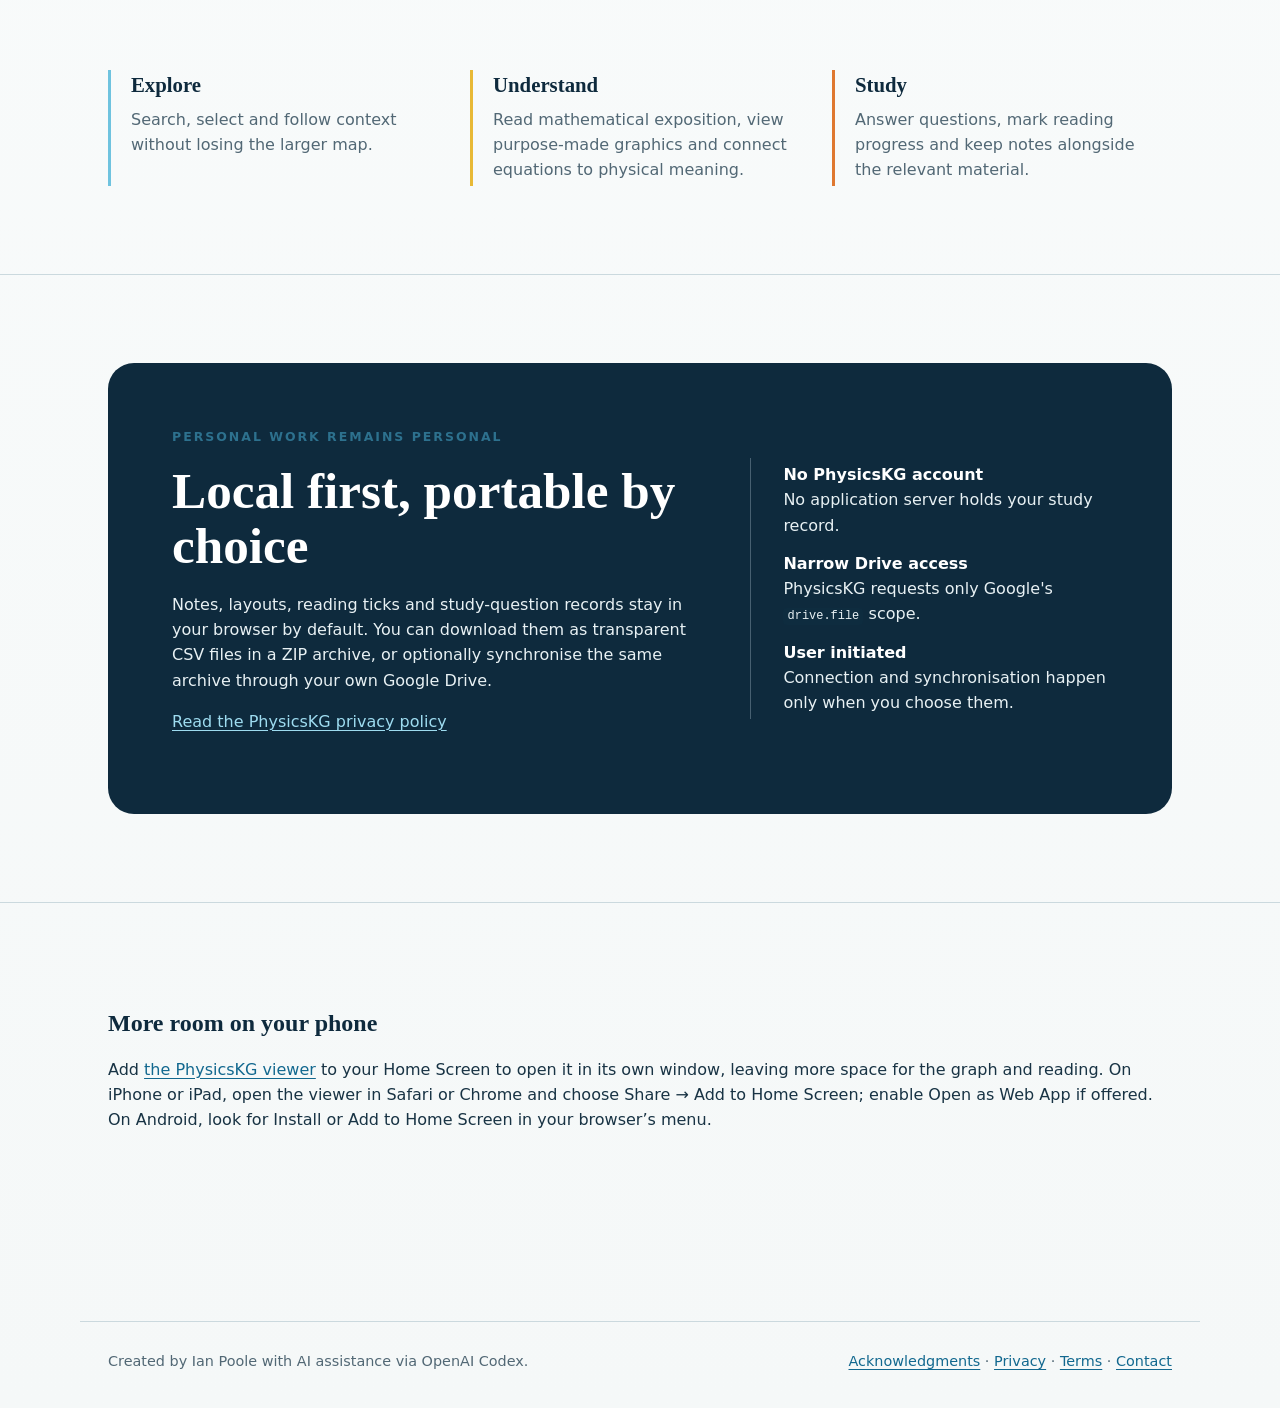
==== commit 67fcb229: "Add website acknowledgments and third-party licence notices Recognise Susskind and Friedman for the " ====
--- a/website/index.html
+++ b/website/index.html
@@ -180,7 +180,7 @@
 
   <footer class="site-footer site-shell">
     <span>Created by Ian Poole with AI assistance via OpenAI Codex.</span>
-    <span><a href="privacy.html">Privacy</a> · <a href="terms.html">Terms</a> · <a href="https://www.linkedin.com/in/ipoole/">Contact</a></span>
+    <span><a href="acknowledgments.html">Acknowledgments</a> · <a href="privacy.html">Privacy</a> · <a href="terms.html">Terms</a> · <a href="https://www.linkedin.com/in/ipoole/">Contact</a></span>
   </footer>
 </body>
 </html>
--- a/website/site.css
+++ b/website/site.css
@@ -383,6 +383,8 @@
     flex-direction: column;
     gap: 10px;
   }
+
+  .acknowledgments-page { padding-top: 36px; }
 }
 
 /* The guide is a reading page; screenshot links expose the full-size images. */
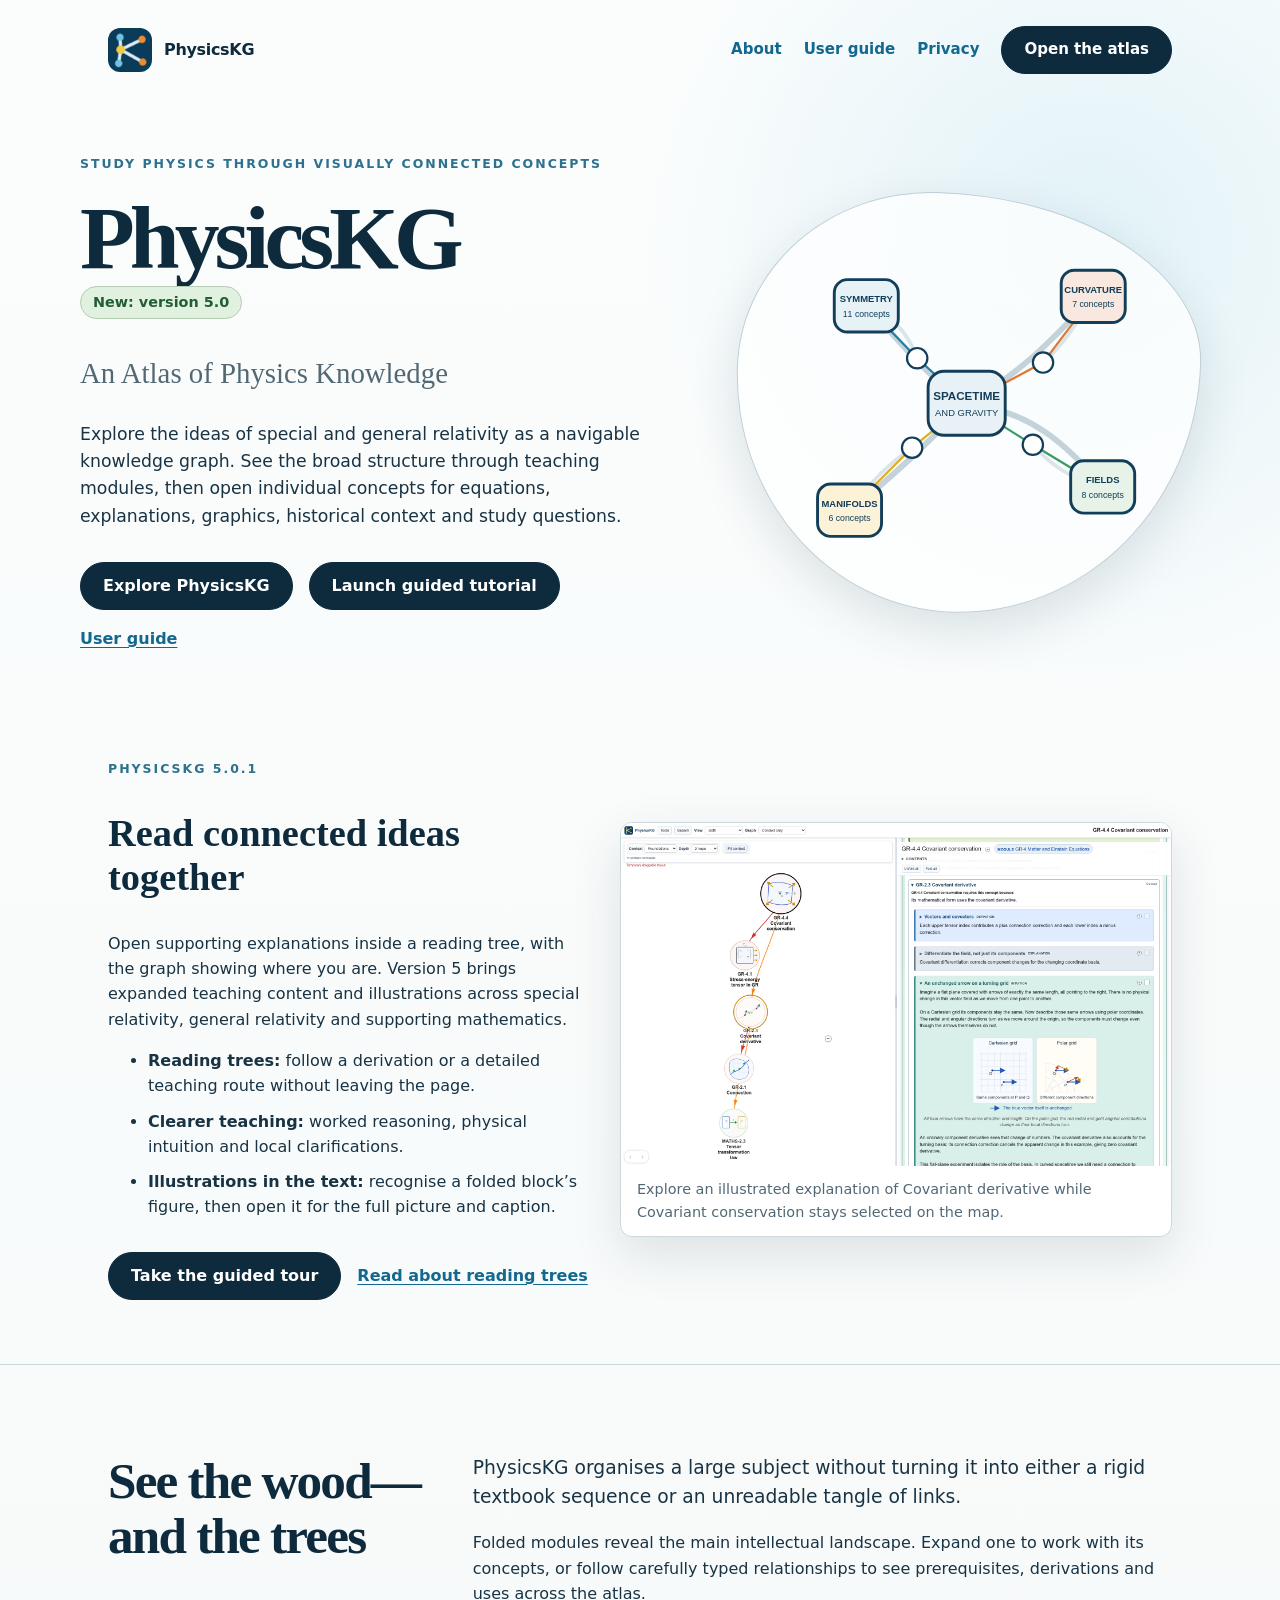
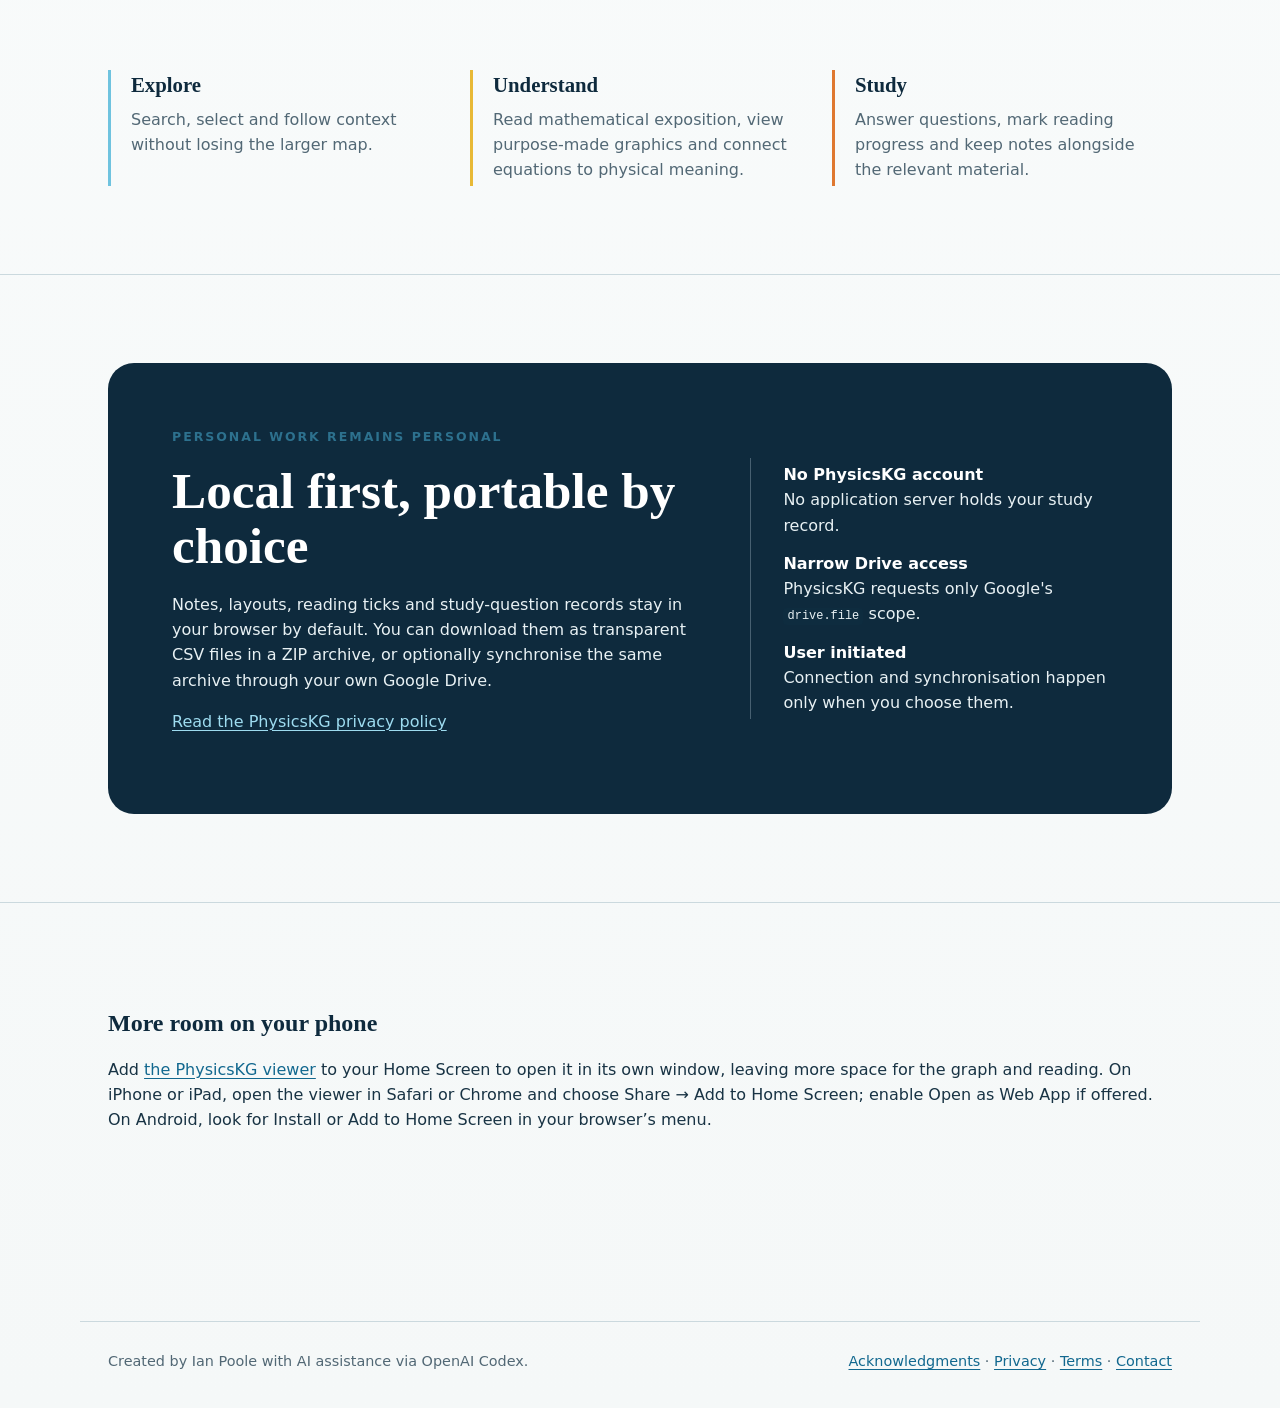
==== commit eaac5d43: "Release PhysicsKG v5.0.1: minor fixes and fuller acknowledgements Preserve Fit++ arrangements and ma" ====
--- a/website/index.html
+++ b/website/index.html
@@ -88,7 +88,7 @@
 
     <section id="new-in-v5" class="release-highlight site-shell" aria-labelledby="release-title">
       <div>
-        <p class="eyebrow">PhysicsKG 5.0.0</p>
+        <p class="eyebrow">PhysicsKG 5.0.1</p>
         <h2 id="release-title">Read connected ideas together</h2>
         <p>Open supporting explanations inside a reading tree, with the graph showing where you are. Version 5 brings expanded teaching content and illustrations across special relativity, general relativity and supporting mathematics.</p>
         <ul>
